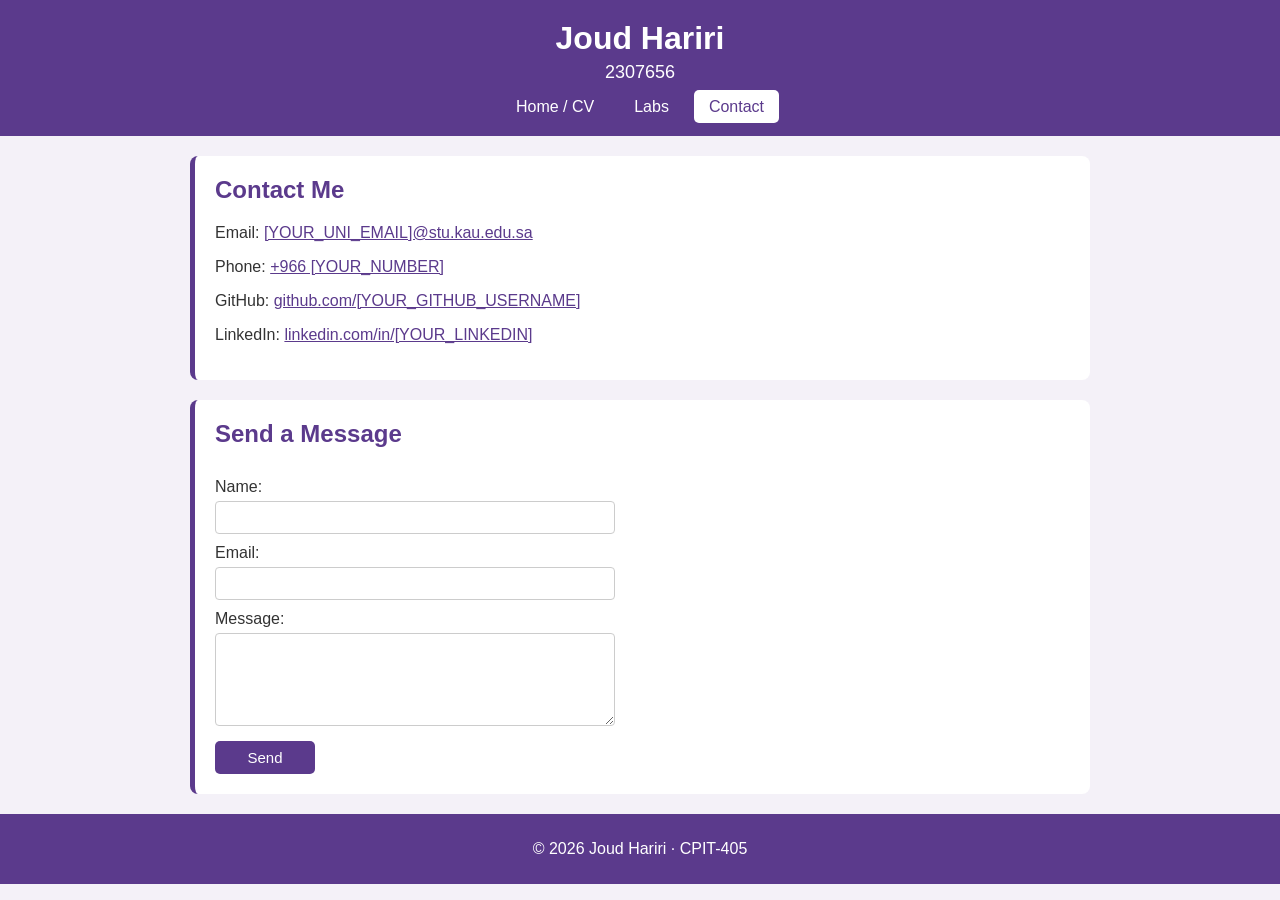
==== contact.html @ e76e16a9 "lab 7" ====
<!DOCTYPE html>
<html lang="en">

<head>
  <meta charset="UTF-8">
  <meta name="viewport" content="width=device-width, initial-scale=1.0">
  <title> Contact - Joud Hariri </title>
  <link rel="stylesheet" href="style.css">
</head>

<body>

  <header>
    <h1>Joud Hariri</h1>
    <h2>2307656</h2>

    <nav>
      <ul>
        <li> <a href="./index.html"> Home / CV </a></li>
        <li> <a href="./labs.html"> Labs </a></li>
        <li> <a href="./contact.html" class="active"> Contact </a></li>
      </ul>
    </nav>

  </header>

  <main>

    <section>
      <h2> Contact Me </h2>
      <p> Email: <a href="mailto:[YOUR_UNI_EMAIL]@stu.kau.edu.sa">[YOUR_UNI_EMAIL]@stu.kau.edu.sa</a> </p>
      <p> Phone: <a href="tel:+966[YOUR_NUMBER]">+966 [YOUR_NUMBER]</a> </p>
      <p> GitHub: <a href="https://github.com/[YOUR_GITHUB_USERNAME]" target="_blank">github.com/[YOUR_GITHUB_USERNAME]</a> </p>
      <p> LinkedIn: <a href="https://www.linkedin.com/in/[YOUR_LINKEDIN]" target="_blank">linkedin.com/in/[YOUR_LINKEDIN]</a> </p>
      <!-- remove phone or linkedin if you dont want them -->
    </section>

    <section>
      <h2> Send a Message </h2>

      <!-- using formsubmit.co to send the messages to my email -->
      <!-- the first time you send it, formsubmit will email you a link to activate it -->
      <form action="https://formsubmit.co/[YOUR_EMAIL]" method="POST">

        <label for="name">Name:</label>
        <input type="text" name="name" id="name" required>

        <label for="email">Email:</label>
        <input type="email" name="email" id="email" required>

        <label for="message">Message:</label>
        <textarea name="message" id="message" rows="5" required></textarea>

        <!-- hidden settings for formsubmit -->
        <input type="hidden" name="_subject" value="New message from my portfolio">
        <input type="hidden" name="_captcha" value="false">

        <input type="submit" value="Send" class="btn">

      </form>
    </section>

  </main>

  <footer> <p>&copy; 2026 Joud Hariri &middot; CPIT-405</p> </footer>
</body>

</html>
---- style.css ----
/* main style for all pages */

body {
  font-family: Arial, sans-serif;
  background-color: #f4f1f8;
  color: #333;
  margin: 0;
  padding: 0;
}

/* ---------- header ---------- */

header {
  background-color: #5b3a8c;
  color: white;
  text-align: center;
  padding: 20px;
}

header h1 {
  margin: 0;
}

header h2 {
  margin: 5px 0 15px 0;
  font-weight: normal;
  font-size: 18px;
}

/* ---------- nav ---------- */

nav ul {
  list-style: none;
  padding: 0;
  margin: 0;
  display: flex;
  justify-content: center;
  gap: 10px;
}

nav a {
  color: white;
  text-decoration: none;
  padding: 8px 15px;
  border-radius: 5px;
}

nav a:hover {
  background-color: #8e6cc4;
}

/* the page you are on */
nav a.active {
  background-color: white;
  color: #5b3a8c;
}

/* ---------- main + sections ---------- */

main {
  width: 80%;
  max-width: 900px;
  margin: 20px auto;
}

section {
  background-color: white;
  padding: 20px;
  margin-bottom: 20px;
  border-radius: 8px;
  border-left: 5px solid #5b3a8c;
}

section h2 {
  color: #5b3a8c;
  margin-top: 0;
}

/* normal links */
a {
  color: #5b3a8c;
}

a:hover {
  color: #d16ba5;
}

/* ---------- labs cards ---------- */

.cards {
  display: flex;
  flex-wrap: wrap;
  gap: 15px;
}

.card {
  background-color: #f4f1f8;
  padding: 15px;
  border-radius: 8px;
  width: 200px;
}

.card h3 {
  margin-top: 0;
}

/* button style (used for lab links and the send button) */
.btn {
  display: inline-block;
  background-color: #5b3a8c;
  color: white;
  padding: 8px 15px;
  border: none;
  border-radius: 5px;
  text-decoration: none;
  cursor: pointer;
  font-size: 15px;
}

.btn:hover {
  background-color: #d16ba5;
  color: white;
}

/* ---------- contact form ---------- */

form {
  display: flex;
  flex-direction: column;
  max-width: 400px;
}

form label {
  margin-top: 10px;
}

form input,
form textarea {
  padding: 8px;
  margin-top: 5px;
  border: 1px solid #ccc;
  border-radius: 4px;
  font-family: Arial, sans-serif;
}

form .btn {
  margin-top: 15px;
  width: 100px;
}

/* ---------- footer ---------- */

footer {
  background-color: #5b3a8c;
  color: white;
  text-align: center;
  padding: 10px;
}

/* ---------- small screens (phone) ---------- */

@media (max-width: 600px) {
  main {
    width: 95%;
  }

  nav ul {
    flex-direction: column;
  }

  .card {
    width: 100%;
  }
}
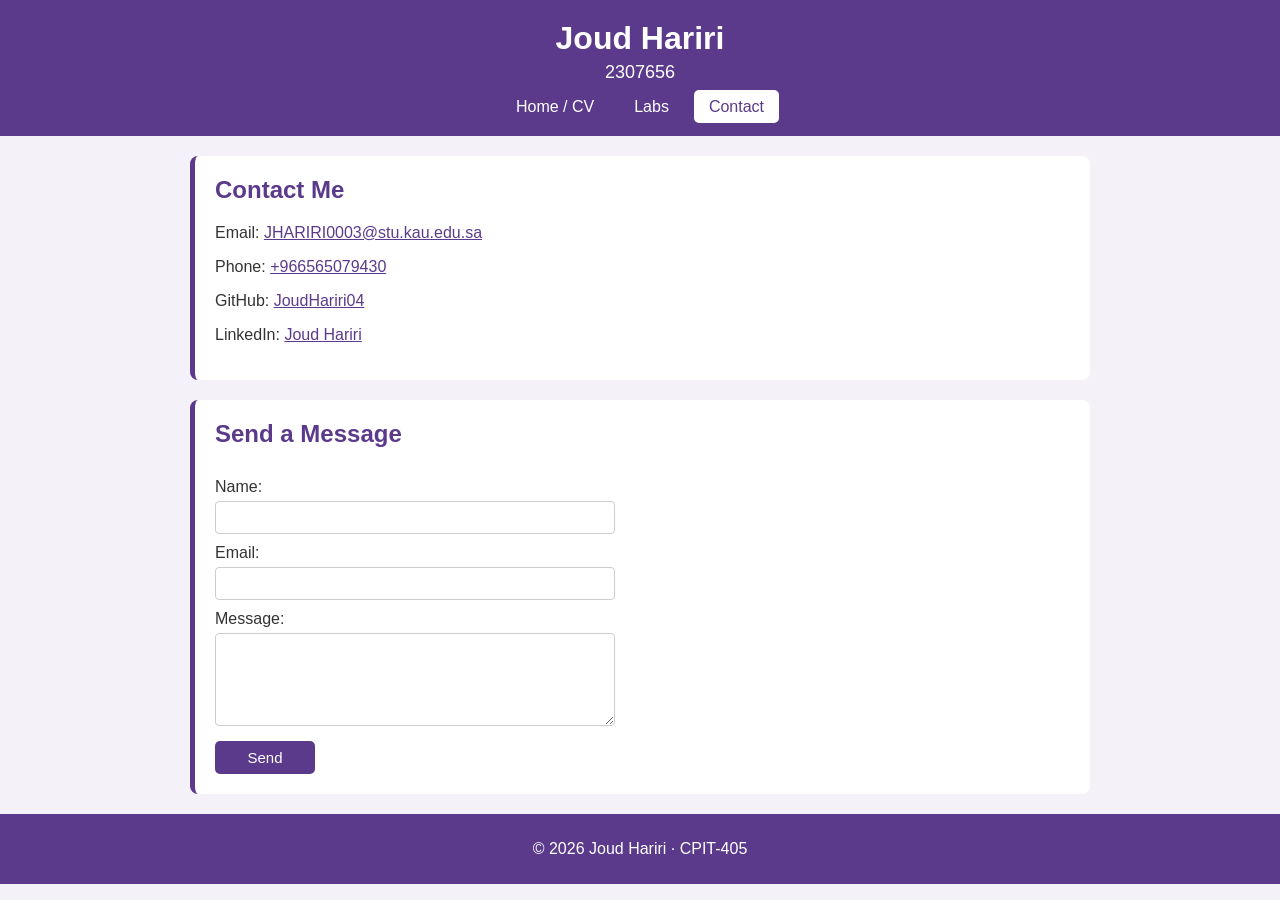
==== commit 4c9a9012: "lab 7" ====
--- a/contact.html
+++ b/contact.html
@@ -28,19 +28,16 @@
 
     <section>
       <h2> Contact Me </h2>
-      <p> Email: <a href="mailto:[YOUR_UNI_EMAIL]@stu.kau.edu.sa">[YOUR_UNI_EMAIL]@stu.kau.edu.sa</a> </p>
-      <p> Phone: <a href="tel:+966[YOUR_NUMBER]">+966 [YOUR_NUMBER]</a> </p>
-      <p> GitHub: <a href="https://github.com/[YOUR_GITHUB_USERNAME]" target="_blank">github.com/[YOUR_GITHUB_USERNAME]</a> </p>
-      <p> LinkedIn: <a href="https://www.linkedin.com/in/[YOUR_LINKEDIN]" target="_blank">linkedin.com/in/[YOUR_LINKEDIN]</a> </p>
-      <!-- remove phone or linkedin if you dont want them -->
+      <p> Email: <a href="mailto: JHARIRI0003@stu.kau.edu.sa">JHARIRI0003@stu.kau.edu.sa</a> </p>
+      <p> Phone: <a href="tel:+966565079430">+966565079430</a> </p>
+      <p> GitHub: <a href="https://github.com/JoudHariri04" target="_blank">JoudHariri04</a> </p>
+      <p> LinkedIn: <a href="https://www.linkedin.com/in/joud-hariri-b07619211" target="_blank">Joud Hariri</a> </p>
     </section>
 
     <section>
       <h2> Send a Message </h2>
 
-      <!-- using formsubmit.co to send the messages to my email -->
-      <!-- the first time you send it, formsubmit will email you a link to activate it -->
-      <form action="https://formsubmit.co/[YOUR_EMAIL]" method="POST">
+      <form action="https://formsubmit.co/Joud.hariri@gmail.com" method="POST">
 
         <label for="name">Name:</label>
         <input type="text" name="name" id="name" required>
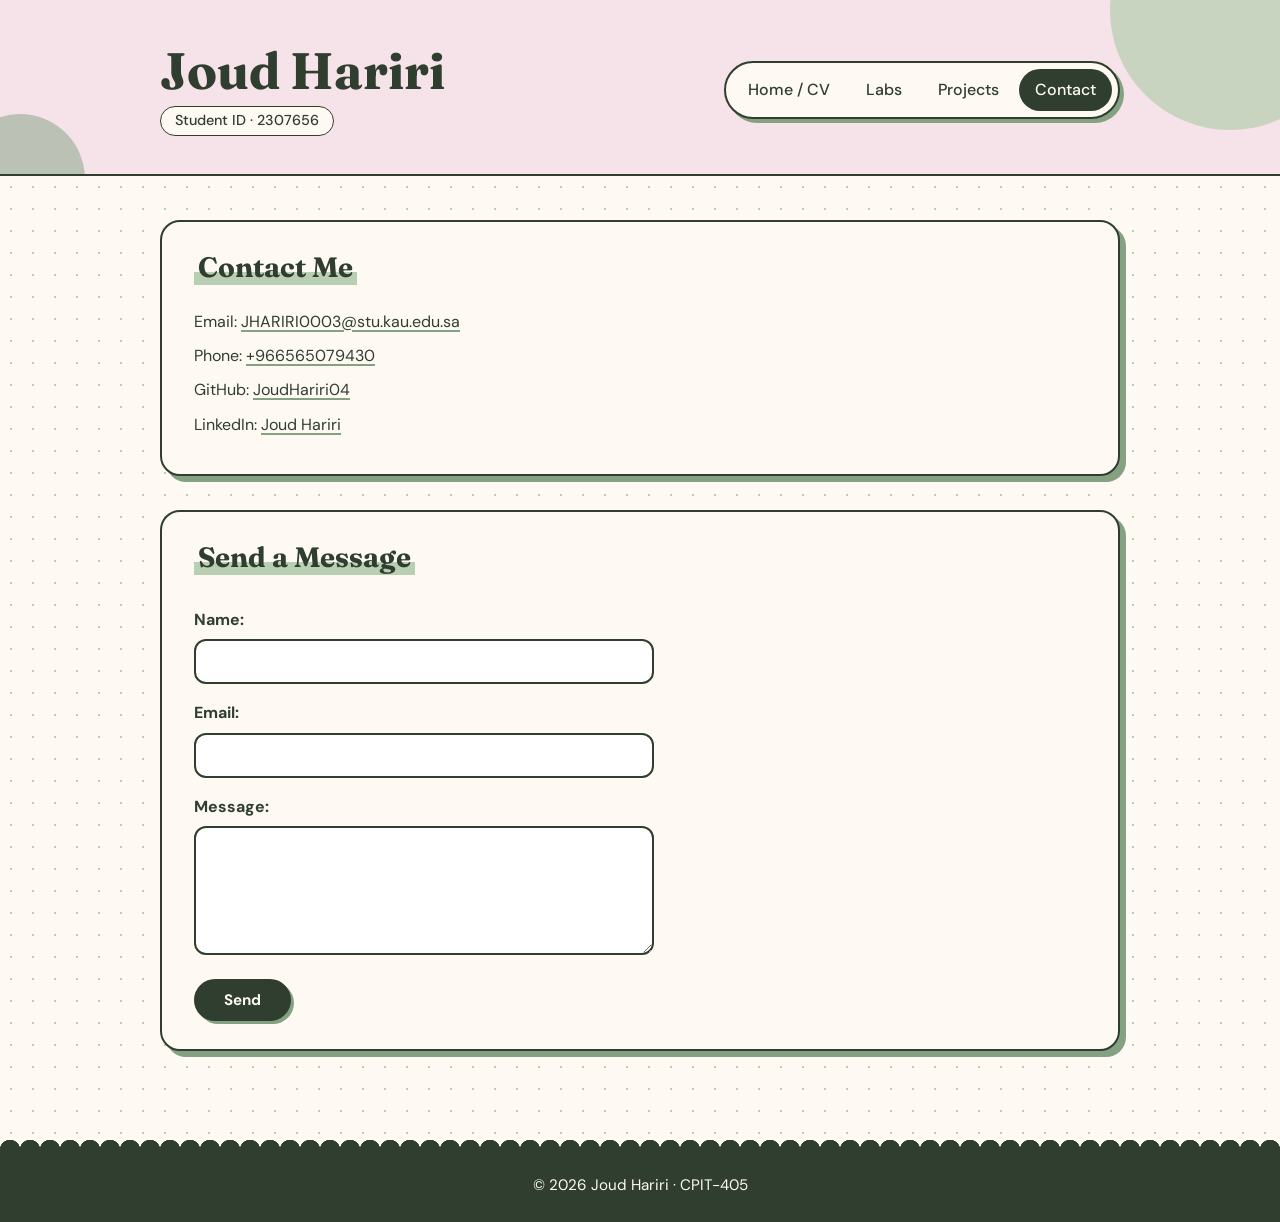
==== commit 1f599993: "Assignment done" ====
--- a/contact.html
+++ b/contact.html
@@ -18,6 +18,7 @@
       <ul>
         <li> <a href="./index.html"> Home / CV </a></li>
         <li> <a href="./labs.html"> Labs </a></li>
+        <li> <a href="./projects.html"> Projects </a></li>
         <li> <a href="./contact.html" class="active"> Contact </a></li>
       </ul>
     </nav>
@@ -28,7 +29,7 @@
 
     <section>
       <h2> Contact Me </h2>
-      <p> Email: <a href="mailto: JHARIRI0003@stu.kau.edu.sa">JHARIRI0003@stu.kau.edu.sa</a> </p>
+      <p> Email: <a href="mailto:JHARIRI0003@stu.kau.edu.sa">JHARIRI0003@stu.kau.edu.sa</a> </p>
       <p> Phone: <a href="tel:+966565079430">+966565079430</a> </p>
       <p> GitHub: <a href="https://github.com/JoudHariri04" target="_blank">JoudHariri04</a> </p>
       <p> LinkedIn: <a href="https://www.linkedin.com/in/joud-hariri-b07619211" target="_blank">Joud Hariri</a> </p>
--- a/style.css
+++ b/style.css
@@ -1,125 +1,428 @@
 /* main style for all pages */
 
+/* fonts from google fonts: Fraunces for headings, DM Sans for normal text.
+   if the fonts don't load the browser uses Georgia / system-ui instead */
+@import url("https://fonts.googleapis.com/css2?family=DM+Sans:wght@400;500;700&family=Fraunces:opsz,wght@9..144,600;9..144,700&display=swap");
+
+/* ---------- colors (change them here and the whole site changes) ---------- */
+
+:root {
+  --blush: #F6E2E9;
+  --cream: #FEFAF3;
+  --sage-light: #B8CFB3;
+  --sage: #84A282;
+  --forest: #2F3E2E;        /* dark green for text, the palette is too light to read */
+  --forest-soft: #54654F;   /* lighter green for small grey-ish text */
+  --heading-font: "Fraunces", Georgia, serif;
+}
+
+/* ---------- body ---------- */
+
+/* flex column + min-height makes the footer stay at the bottom
+   even when the page is short (like the labs page) */
 body {
-  font-family: Arial, sans-serif;
-  background-color: #f4f1f8;
-  color: #333;
-  margin: 0;
-  padding: 0;
+  margin: 0;
+  min-height: 100vh;
+  display: flex;
+  flex-direction: column;
+  font-family: "DM Sans", system-ui, Arial, sans-serif;
+  line-height: 1.65;
+  color: var(--forest);
+  background-color: var(--cream);
+  /* small dots in the background */
+  background-image: radial-gradient(var(--sage-light) 1px, transparent 1.5px);
+  background-size: 22px 22px;
+}
+
+::selection {
+  background-color: var(--sage-light);
 }
 
 /* ---------- header ---------- */
 
+/* grid: name + id on the left, nav on the right */
 header {
-  background-color: #5b3a8c;
-  color: white;
-  text-align: center;
-  padding: 20px;
+  position: relative;
+  overflow: hidden;
+  background-color: var(--blush);
+  border-bottom: 2px solid var(--forest);
+  padding: 44px max(24px, calc((100% - 960px) / 2)) 38px;
+  display: grid;
+  grid-template-columns: 1fr auto;
+  align-items: center;
+  column-gap: 24px;
+  row-gap: 8px;
+}
+
+/* two green circles for decoration */
+header::before,
+header::after {
+  content: "";
+  position: absolute;
+  border-radius: 50%;
+}
+
+header::before {
+  width: 240px;
+  height: 240px;
+  background-color: var(--sage-light);
+  right: -70px;
+  top: -110px;
+  opacity: 0.75;
+}
+
+header::after {
+  width: 130px;
+  height: 130px;
+  background-color: var(--sage);
+  left: -45px;
+  bottom: -70px;
+  opacity: 0.5;
+}
+
+/* keep the real content above the circles */
+header > * {
+  position: relative;
+  z-index: 1;
 }
 
 header h1 {
-  margin: 0;
-}
-
+  grid-column: 1;
+  margin: 0;
+  font-family: var(--heading-font);
+  font-size: clamp(2.1rem, 5vw, 3.2rem);
+  line-height: 1.05;
+}
+
+/* the student id, shown like a little label */
 header h2 {
-  margin: 5px 0 15px 0;
-  font-weight: normal;
-  font-size: 18px;
+  grid-column: 1;
+  justify-self: start;
+  margin: 0;
+  padding: 2px 14px;
+  font-size: 0.9rem;
+  font-weight: 500;
+  background-color: var(--cream);
+  border: 1.5px solid var(--forest);
+  border-radius: 999px;
+}
+
+header h2::before {
+  content: "Student ID \00B7  ";
 }
 
 /* ---------- nav ---------- */
+
+nav {
+  grid-column: 2;
+  grid-row: 1 / span 2;
+}
 
 nav ul {
   list-style: none;
-  padding: 0;
-  margin: 0;
-  display: flex;
-  justify-content: center;
-  gap: 10px;
+  padding: 6px;
+  margin: 0;
+  display: flex;
+  flex-wrap: wrap;
+  gap: 4px;
+  background-color: var(--cream);
+  border: 2px solid var(--forest);
+  border-radius: 999px;
+  box-shadow: 4px 4px 0 var(--sage);
 }
 
 nav a {
-  color: white;
+  display: block;
+  color: var(--forest);
   text-decoration: none;
-  padding: 8px 15px;
-  border-radius: 5px;
+  font-weight: 500;
+  padding: 8px 16px;
+  border-radius: 999px;
+  transition: background-color 0.2s;
 }
 
 nav a:hover {
-  background-color: #8e6cc4;
+  background-color: var(--sage-light);
 }
 
 /* the page you are on */
 nav a.active {
-  background-color: white;
-  color: #5b3a8c;
+  background-color: var(--forest);
+  color: var(--cream);
 }
 
 /* ---------- main + sections ---------- */
 
 main {
-  width: 80%;
-  max-width: 900px;
-  margin: 20px auto;
-}
-
+  flex: 1;                      /* takes the empty space so the footer goes down */
+  width: min(92%, 960px);
+  margin: 44px auto 64px;
+}
+
+/* every section is like a card with a green "shadow" behind it */
 section {
-  background-color: white;
+  background-color: var(--cream);
+  border: 2px solid var(--forest);
+  border-radius: 20px;
+  padding: 28px 32px;
+  margin-bottom: 34px;
+  box-shadow: 6px 6px 0 var(--sage);
+}
+
+/* section titles have a green highlighter line behind them */
+section h2 {
+  display: inline-block;
+  margin: 0 0 16px 0;
+  padding: 0 4px;
+  font-family: var(--heading-font);
+  font-size: 1.75rem;
+  line-height: 1.25;
+  background: linear-gradient(transparent 62%, var(--sage-light) 62%);
+}
+
+section h3 {
+  margin: 22px 0 4px 0;
+  font-size: 1.1rem;
+}
+
+/* no big gap when a title comes right after the section title */
+section h2 + h3 {
+  margin-top: 6px;
+}
+
+section p {
+  margin: 8px 0;
+}
+
+/* the first section on the home page (welcome message) is bigger and pink */
+#welcome {
+  background-color: var(--blush);
+}
+
+#welcome p {
+  font-size: 1.15rem;
+  max-width: 62ch;
+}
+
+/* ---------- links ---------- */
+
+a {
+  color: var(--forest);
+  text-decoration-color: var(--sage);
+  text-decoration-thickness: 2px;
+  text-underline-offset: 3px;
+}
+
+a:hover {
+  background-color: var(--sage-light);
+  text-decoration-color: var(--forest);
+}
+
+a:focus-visible,
+input:focus-visible,
+textarea:focus-visible {
+  outline: 3px solid var(--sage);
+  outline-offset: 3px;
+}
+
+/* "back to projects" link on the project pages */
+.back {
+  display: inline-block;
+  margin-bottom: 20px;
+  font-weight: 700;
+  text-decoration: none;
+}
+
+/* ---------- lists ---------- */
+
+section ul {
+  list-style: none;
+  padding: 0;
+  margin: 0;
+}
+
+/* a small green circle instead of the normal bullet */
+section li {
+  position: relative;
+  padding-left: 28px;
+  margin: 12px 0;
+}
+
+section li::before {
+  content: "";
+  position: absolute;
+  left: 2px;
+  top: 0.55em;
+  width: 11px;
+  height: 11px;
+  box-sizing: border-box;
+  background-color: var(--sage);
+  border: 2px solid var(--forest);
+  border-radius: 50%;
+}
+
+/* skills are little pills instead of a list */
+#skills ul {
+  display: flex;
+  flex-wrap: wrap;
+  gap: 10px;
+}
+
+#skills li {
+  margin: 0;
+  padding: 5px 16px;
+  font-weight: 500;
+  background-color: var(--blush);
+  border: 2px solid var(--forest);
+  border-radius: 999px;
+  transition: transform 0.2s;
+}
+
+#skills li::before {
+  display: none;
+}
+
+/* three colors that repeat */
+#skills li:nth-child(3n + 2) {
+  background-color: var(--sage-light);
+}
+
+#skills li:nth-child(3n) {
+  background-color: var(--cream);
+}
+
+#skills li:hover {
+  transform: translateY(-3px) rotate(-2deg);
+}
+
+/* ---------- cards (labs + projects) ---------- */
+
+/* grid: as many cards per row as fit, so no empty space on the right */
+.cards {
+  display: grid;
+  grid-template-columns: repeat(auto-fill, minmax(230px, 1fr));
+  gap: 24px;
+  margin-top: 20px;
+}
+
+.card {
+  display: flex;
+  flex-direction: column;
+  align-items: flex-start;
+  background-color: var(--blush);
+  border: 2px solid var(--forest);
+  border-radius: 16px;
   padding: 20px;
-  margin-bottom: 20px;
-  border-radius: 8px;
-  border-left: 5px solid #5b3a8c;
-}
-
-section h2 {
-  color: #5b3a8c;
-  margin-top: 0;
-}
-
-/* normal links */
-a {
-  color: #5b3a8c;
-}
-
-a:hover {
-  color: #d16ba5;
-}
-
-/* ---------- labs cards ---------- */
-
-.cards {
+  box-shadow: 4px 4px 0 var(--forest);
+  transition: transform 0.2s, box-shadow 0.2s;
+}
+
+/* cards take turns being pink, green and cream */
+.card:nth-child(3n + 2) {
+  background-color: var(--sage-light);
+}
+
+.card:nth-child(3n) {
+  background-color: var(--cream);
+}
+
+/* the card moves up a bit when you hover on it */
+.card:hover {
+  transform: translate(-3px, -3px);
+  box-shadow: 7px 7px 0 var(--forest);
+}
+
+.card h3 {
+  margin: 0 0 8px 0;
+  font-family: var(--heading-font);
+  font-size: 1.25rem;
+  line-height: 1.25;
+}
+
+.card p {
+  margin: 0 0 4px 0;
+}
+
+/* whatever comes right before the button gets some space under it */
+.card > :nth-last-child(2) {
+  margin-bottom: 16px;
+}
+
+/* margin-top: auto pushes the button to the bottom of the card */
+.card .btn {
+  margin-top: auto;
+}
+
+.tags {
   display: flex;
   flex-wrap: wrap;
-  gap: 15px;
-}
-
-.card {
-  background-color: #f4f1f8;
-  padding: 15px;
-  border-radius: 8px;
-  width: 200px;
-}
-
-.card h3 {
-  margin-top: 0;
-}
-
-/* button style (used for lab links and the send button) */
+  gap: 6px;
+  margin: 10px 0 16px 0;
+}
+
+.tags li {
+  margin: 0;
+  padding: 1px 10px;
+  font-size: 0.8rem;
+  font-weight: 500;
+  background-color: var(--cream);
+  border: 1.5px solid var(--forest);
+  border-radius: 999px;
+}
+
+/* tags are not bullet points */
+.tags li::before {
+  display: none;
+}
+
+/* if a group has exactly 4 cards (like Featured projects) show them 2 x 2
+   so there is no empty space. :has() asks "does it contain...?" */
+.cards:has(> .card:nth-child(4):last-child) {
+  grid-template-columns: repeat(2, 1fr);
+}
+
+/* small grey-ish text under a title */
+.meta {
+  margin: 0 0 12px 0;
+  font-size: 0.9rem;
+  color: var(--forest-soft);
+}
+
+.card .meta {
+  color: var(--forest);
+}
+
+/* ---------- buttons ---------- */
+
+/* used for the lab links and the send button */
 .btn {
   display: inline-block;
-  background-color: #5b3a8c;
-  color: white;
-  padding: 8px 15px;
-  border: none;
-  border-radius: 5px;
+  background-color: var(--forest);
+  color: var(--cream);
+  padding: 9px 20px;
+  border: 2px solid var(--forest);
+  border-radius: 999px;
+  font-family: inherit;
+  font-size: 0.95rem;
+  font-weight: 700;
   text-decoration: none;
   cursor: pointer;
-  font-size: 15px;
+  box-shadow: 3px 3px 0 var(--sage);
+  transition: transform 0.2s, box-shadow 0.2s, background-color 0.2s;
 }
 
 .btn:hover {
-  background-color: #d16ba5;
-  color: white;
+  background-color: var(--sage-light);
+  color: var(--forest);
+  transform: translate(-2px, -2px);
+  box-shadow: 5px 5px 0 var(--forest);
+}
+
+.btn-row {
+  display: flex;
+  flex-wrap: wrap;
+  gap: 12px;
+  margin-top: 12px;
 }
 
 /* ---------- contact form ---------- */
@@ -127,48 +430,117 @@
 form {
   display: flex;
   flex-direction: column;
-  max-width: 400px;
+  max-width: 460px;
 }
 
 form label {
-  margin-top: 10px;
+  margin-top: 16px;
+  font-weight: 700;
 }
 
 form input,
 form textarea {
-  padding: 8px;
-  margin-top: 5px;
-  border: 1px solid #ccc;
-  border-radius: 4px;
-  font-family: Arial, sans-serif;
-}
-
-form .btn {
-  margin-top: 15px;
-  width: 100px;
+  margin-top: 6px;
+  padding: 10px 14px;
+  font-family: inherit;
+  font-size: 1rem;
+  color: var(--forest);
+  background-color: #fff;
+  border: 2px solid var(--forest);
+  border-radius: 12px;
+}
+
+/* the send button (this comes after "form input" so it wins) */
+form input.btn {
+  align-self: flex-start;
+  margin-top: 24px;
+  padding: 9px 28px;
+  color: var(--cream);
+  background-color: var(--forest);
+  border-radius: 999px;
+}
+
+form input.btn:hover {
+  color: var(--forest);
+  background-color: var(--sage-light);
+}
+
+/* ---------- screenshots + video ---------- */
+
+.shot {
+  display: block;
+  max-width: 100%;
+  margin: 12px 0 26px 0;
+  border: 2px solid var(--forest);
+  border-radius: 14px;
+  box-shadow: 5px 5px 0 var(--sage-light);
+}
+
+video.shot {
+  width: 100%;
 }
 
 /* ---------- footer ---------- */
 
 footer {
-  background-color: #5b3a8c;
-  color: white;
+  position: relative;
+  margin-top: auto;
+  padding: 24px 16px;
   text-align: center;
-  padding: 10px;
+  font-size: 0.95rem;
+  color: var(--cream);
+  background-color: var(--forest);
+}
+
+footer p {
+  margin: 0;
+}
+
+/* wavy edge on top of the footer: a row of small half circles */
+footer::before {
+  content: "";
+  position: absolute;
+  left: 0;
+  right: 0;
+  top: -13px;
+  height: 14px;
+  background-image: radial-gradient(circle at 10px 14px, var(--forest) 10px, transparent 10.5px);
+  background-size: 20px 14px;
+  background-repeat: repeat-x;
 }
 
 /* ---------- small screens (phone) ---------- */
 
-@media (max-width: 600px) {
-  main {
-    width: 95%;
+@media (max-width: 720px) {
+  header {
+    grid-template-columns: 1fr;
+    padding: 32px 20px 30px;
   }
 
+  nav {
+    grid-column: 1;
+    grid-row: auto;
+    margin-top: 14px;
+  }
+
   nav ul {
-    flex-direction: column;
+    justify-content: center;
+    border-radius: 26px;
   }
 
-  .card {
-    width: 100%;
+  section {
+    padding: 22px 20px;
+  }
+
+  .cards,
+  .cards:has(> .card:nth-child(4):last-child) {
+    grid-template-columns: 1fr;
+  }
+}
+
+/* people who don't like animations */
+@media (prefers-reduced-motion: reduce) {
+  * {
+    transition: none !important;
   }
 }
